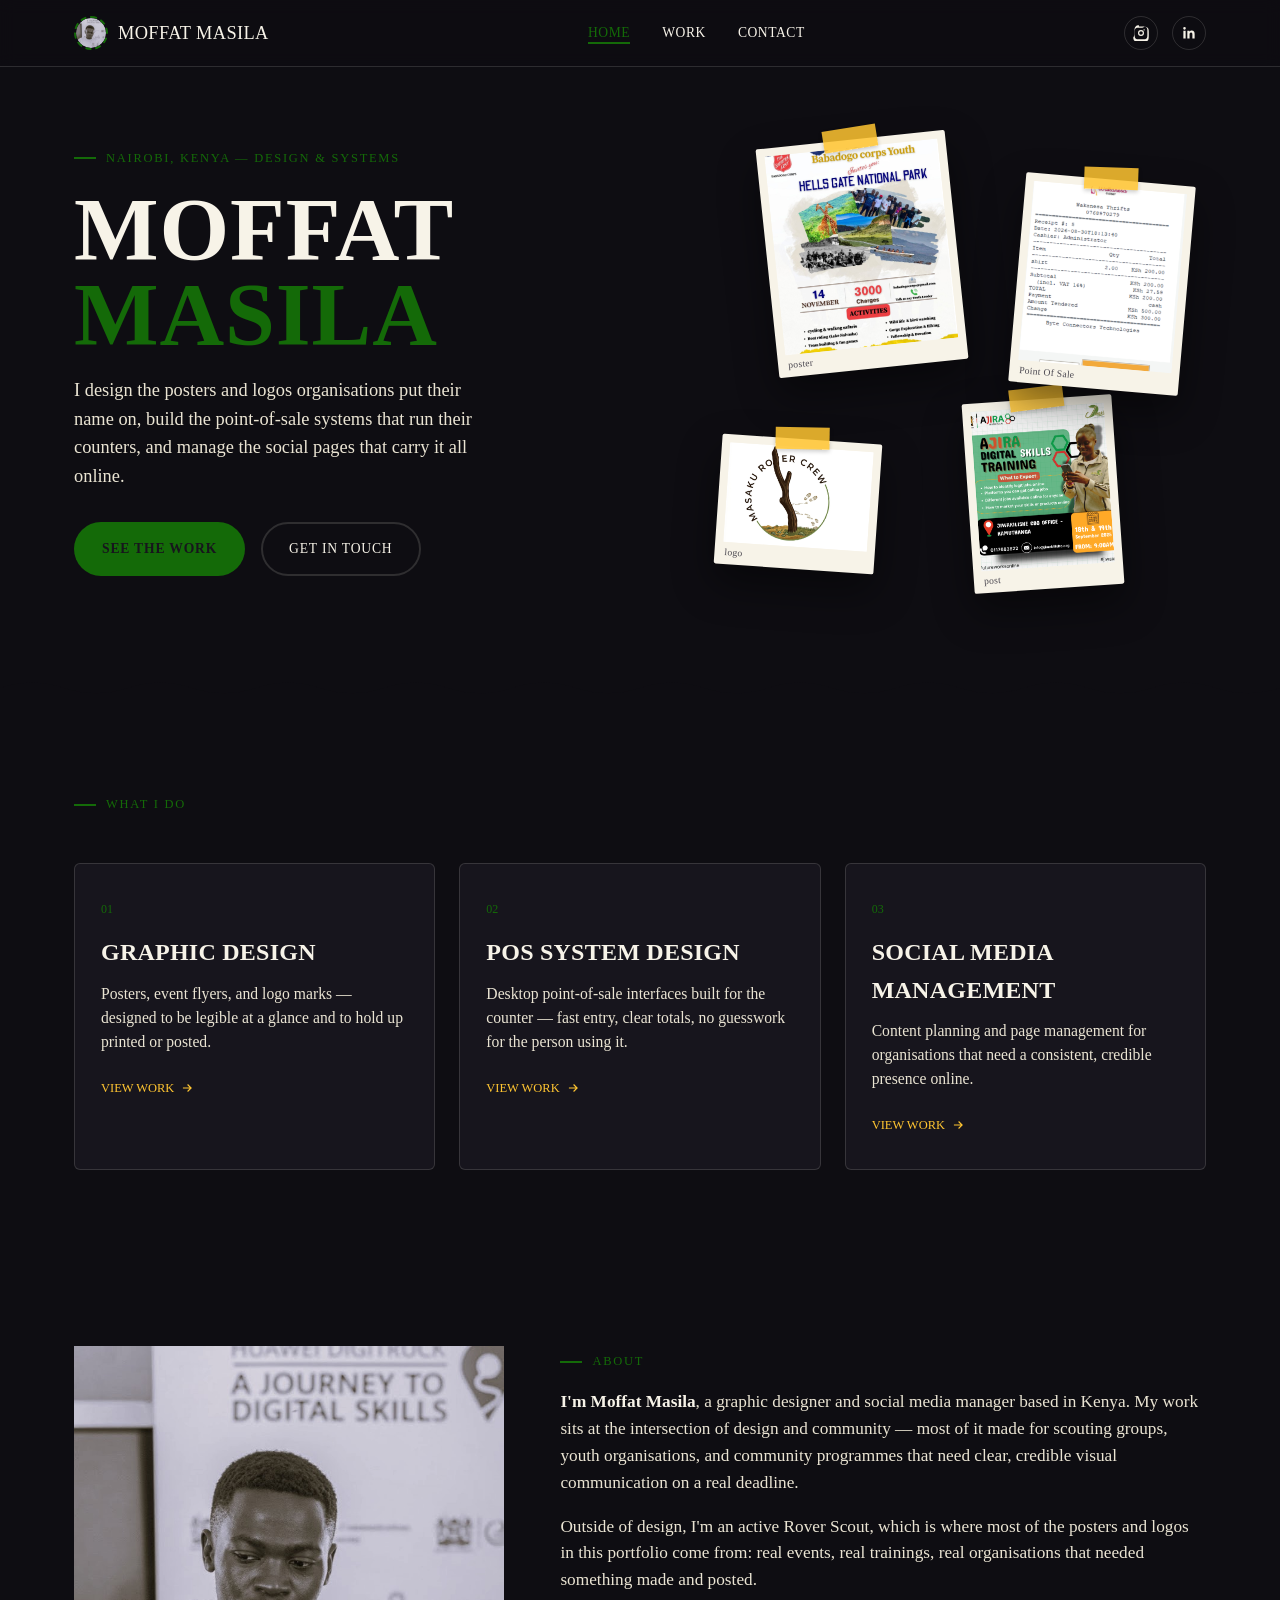
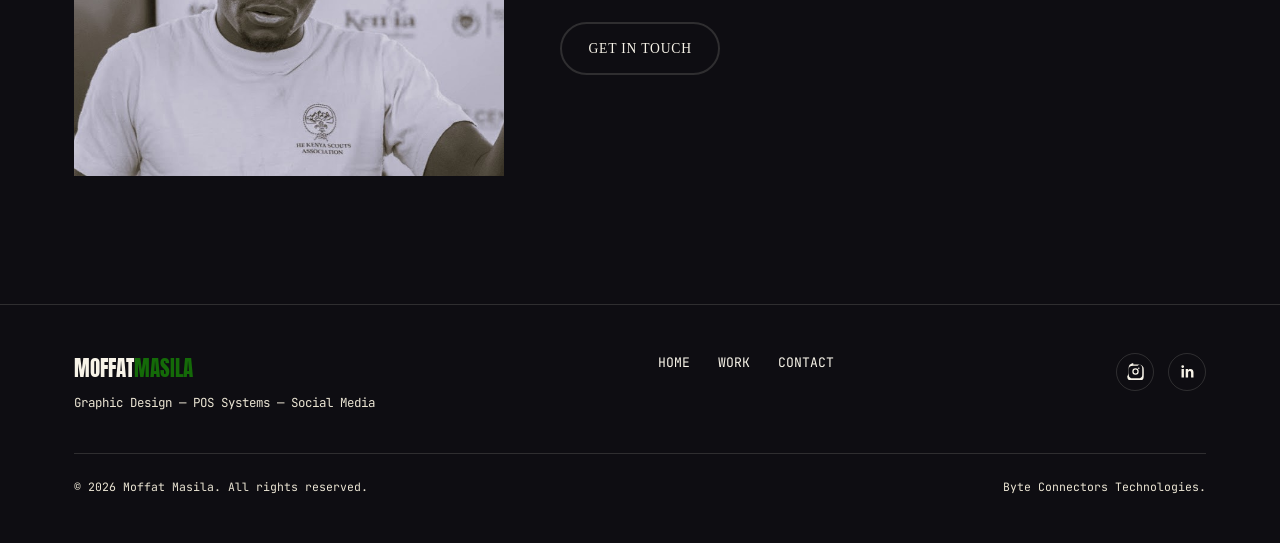
==== index.html @ 438902cf "new changes" ====
<!DOCTYPE html>
<html lang="en">
<head>
<meta charset="UTF-8">
<meta name="viewport" content="width=device-width, initial-scale=1.0">
<title>Moffat Masila — Graphic Design, POS Systems &amp; Social Media</title>
<meta name="description" content="Portfolio of Moffat Masila — graphic design (posters &amp; logos), POS system design, and social media management.">
<link rel="icon" type="image/svg+xml" href="images/favicon.svg">
<link rel="preconnect" href="https://fonts.googleapis.com">
<link rel="preconnect" href="https://fonts.gstatic.com" crossorigin>
<link href="https://fonts.googleapis.com/css2?family=Anton&family=JetBrains+Mono:wght@400;500;700&family=Work+Sans:wght@400;500;600&display=swap" rel="stylesheet">
<link rel="stylesheet" href="css/style.css">
</head>
<body>

<header class="site-header">
  <div class="container nav">
    <a href="index.html" class="nav-mark">
      <span class="badge"><img src="images/profile/moffat-masila.jpg" alt="Moffat Masila"></span> MOFFAT MASILA
    </a>
    <nav aria-label="Primary">
      <ul class="nav-links">
        <li><a href="index.html" aria-current="page">Home</a></li>
        <li><a href="work/index.html">Work</a></li>
        <li><a href="contact.html">Contact</a></li>
      </ul>
    </nav>
    <div class="nav-social" aria-label="Social links">
      <a href="https://www.instagram.com/mas_i1a?igsi=MXI4czhwNWgxZ2kyMw==" aria-label="Instagram">
        <svg viewBox="0 0 24 24"><path d="M12 2.2c3.2 0 3.6 0 4.9.07 1.3.06 2.2.27 2.9.55.8.3 1.4.7 2 1.3.6.6 1 1.2 1.3 2 .3.7.5 1.6.5 2.9.1 1.3.1 1.7.1 4.9s0 3.6-.1 4.9c-.1 1.3-.2 2.2-.5 2.9-.3.8-.7 1.4-1.3 2-.6.6-1.2 1-2 1.3-.7.3-1.6.5-2.9.5-1.3.1-1.7.1-4.9.1s-3.6 0-4.9-.1c-1.3-.1-2.2-.2-2.9-.5-.8-.3-1.4-.7-2-1.3-.6-.6-1-1.2-1.3-2-.3-.7-.5-1.6-.5-2.9C2.2 15.6 2.2 15.2 2.2 12s0-3.6.1-4.9c.1-1.3.2-2.2.5-2.9.3-.8.7-1.4 1.3-2 .6-.6 1.2-1 2-1.3.7-.3 1.6-.5 2.9-.5C8.4 2.2 8.8 2.2 12 2.2zm0 1.8c-3.1 0-3.5 0-4.8.07-1.1.05-1.7.24-2.1.4-.5.2-.9.44-1.3.85-.4.4-.65.8-.85 1.3-.16.4-.35 1-.4 2.1C2.5 8.5 2.5 8.9 2.5 12s0 3.5.07 4.8c.05 1.1.24 1.7.4 2.1.2.5.44.9.85 1.3.4.4.8.65 1.3.85.4.16 1 .35 2.1.4 1.3.07 1.7.07 4.8.07s3.5 0 4.8-.07c1.1-.05 1.7-.24 2.1-.4.5-.2.9-.44 1.3-.85.4-.4.65-.8.85-1.3.16-.4.35-1 .4-2.1.07-1.3.07-1.7.07-4.8s0-3.5-.07-4.8c-.05-1.1-.24-1.7-.4-2.1-.2-.5-.44-.9-.85-1.3-.4-.4-.8-.65-1.3-.85-.4-.16-1-.35-2.1-.4C15.5 4 15.1 4 12 4zm0 3.5a4.5 4.5 0 110 9 4.5 4.5 0 010-9zm0 1.8a2.7 2.7 0 100 5.4 2.7 2.7 0 000-5.4zm5.7-2a1.05 1.05 0 11-2.1 0 1.05 1.05 0 012.1 0z"/></svg>
      </a>
      <a href="https://www.linkedin.com/in/moffat-masila-363402240" aria-label="LinkedIn">
        <svg viewBox="0 0 24 24"><path d="M6.94 8.5H3.56V20.4h3.38V8.5zM5.25 3.1a1.96 1.96 0 100 3.92 1.96 1.96 0 000-3.92zM20.44 20.4h-3.37v-5.9c0-1.4-.02-3.2-1.95-3.2-1.96 0-2.26 1.53-2.26 3.1v6h-3.37V8.5h3.24v1.63h.05c.45-.86 1.56-1.77 3.2-1.77 3.43 0 4.46 2.26 4.46 5.2v6.84z"/></svg>
      </a>
    </div>
    <button class="nav-toggle" aria-label="Toggle menu" aria-expanded="false">Menu</button>
  </div>
</header>

<main>
  <!-- ============ HERO ============ -->
  <section class="hero">
    <div class="container hero-grid">
      <div>
        <span class="eyebrow">Nairobi, Kenya — Design &amp; Systems</span>
        <h1>Moffat<span class="line2">Masila</span></h1>
        <p class="lede">I design the posters and logos organisations put their name on, build the point-of-sale systems that run their counters, and manage the social pages that carry it all online.</p>
        <div class="hero-ctas">
          <a href="work/index.html" class="btn btn-primary">See the work</a>
          <a href="contact.html" class="btn btn-ghost">Get in touch</a>
        </div>
      </div>
      <div class="pinboard" aria-hidden="true">
        <div class="pin-item pin-1" data-tag="poster">
          <img src="images/posters/babadogo-hells-gate-poster.jpg" alt="">
        </div>
        <div class="pin-item pin-2" data-tag="Point Of Sale">
          <img src="images/pos/Receipt-screenshot.png" alt="">
        </div>
        <div class="pin-item pin-3" data-tag="logo">
          <img src="images/logos/masaku-rover-crew-logo.png" alt="">
        </div>
        <div class="pin-item pin-4" data-tag="post">
          <img src="images/posters/ajira-digital-skills-training.png" alt="">
        </div>
      </div>
    </div>
  </section>

  <div class="torn-divider"></div>

  <!-- ============ WHAT I DO ============ -->
  <section>
    <div class="container">
      <div class="section-head">
        <span class="eyebrow">What I do</span>
        <!--Three disciplines, one output: things people actually use.-->
      </div>
      <div class="discipline-grid">
        <a class="discipline-card" href="work/graphic-design.html">
          <span class="num">01</span>
          <h3>Graphic Design</h3>
          <p>Posters, event flyers, and logo marks — designed to be legible at a glance and to hold up printed or posted.</p>
          <span class="go">View work
            <svg viewBox="0 0 24 24" fill="none" stroke="currentColor" stroke-width="2"><path d="M5 12h14M13 6l6 6-6 6"/></svg>
          </span>
        </a>
        <a class="discipline-card" href="work/pos-design.html">
          <span class="num">02</span>
          <h3>POS System Design</h3>
          <p>Desktop point-of-sale interfaces built for the counter — fast entry, clear totals, no guesswork for the person using it.</p>
          <span class="go">View work
            <svg viewBox="0 0 24 24" fill="none" stroke="currentColor" stroke-width="2"><path d="M5 12h14M13 6l6 6-6 6"/></svg>
          </span>
        </a>
        <a class="discipline-card" href="work/social-media.html">
          <span class="num">03</span>
          <h3>Social Media Management</h3>
          <p>Content planning and page management for organisations that need a consistent, credible presence online.</p>
          <span class="go">View work
            <svg viewBox="0 0 24 24" fill="none" stroke="currentColor" stroke-width="2"><path d="M5 12h14M13 6l6 6-6 6"/></svg>
          </span>
        </a>
      </div>
    </div>
  </section>

  <!-- ============ ABOUT ============ -->
  <section>
    <div class="container about-strip">
      <div class="thumb"><img src="images/profile/moffat-masila.jpg" alt="Moffat Masila"></div>
      <div>
        <span class="eyebrow">About</span>
        <p style="margin-top:18px;"><strong>I'm Moffat Masila</strong>, a graphic designer and social media manager based in Kenya. My work sits at the intersection of design and community — most of it made for scouting groups, youth organisations, and community programmes that need clear, credible visual communication on a real deadline.</p>
        <p>Outside of design, I'm an active Rover Scout, which is where most of the posters and logos in this portfolio come from: real events, real trainings, real organisations that needed something made and posted.</p>
        <div style="margin-top:28px;">
          <a href="contact.html" class="btn btn-ghost">Get in touch</a>
        </div>
      </div>
    </div>
  </section>
</main>

<footer class="site-footer">
  <div class="container">
    <div class="footer-grid">
      <div>
        <div class="footer-mark">MOFFAT<span>MASILA</span></div>
        <div class="footer-tag">Graphic Design — POS Systems — Social Media</div>
      </div>
      <ul class="footer-links">
        <li><a href="index.html">Home</a></li>
        <li><a href="work/index.html">Work</a></li>
        <li><a href="contact.html">Contact</a></li>
      </ul>
      <div class="footer-social" aria-label="Social links">
        <a href="https://www.instagram.com/mas_i1a?igsi=MXI4czhwNWgxZ2kyMw==" aria-label="Instagram">
          <svg viewBox="0 0 24 24"><path d="M12 2.2c3.2 0 3.6 0 4.9.07 1.3.06 2.2.27 2.9.55.8.3 1.4.7 2 1.3.6.6 1 1.2 1.3 2 .3.7.5 1.6.5 2.9.1 1.3.1 1.7.1 4.9s0 3.6-.1 4.9c-.1 1.3-.2 2.2-.5 2.9-.3.8-.7 1.4-1.3 2-.6.6-1.2 1-2 1.3-.7.3-1.6.5-2.9.5-1.3.1-1.7.1-4.9.1s-3.6 0-4.9-.1c-1.3-.1-2.2-.2-2.9-.5-.8-.3-1.4-.7-2-1.3-.6-.6-1-1.2-1.3-2-.3-.7-.5-1.6-.5-2.9C2.2 15.6 2.2 15.2 2.2 12s0-3.6.1-4.9c.1-1.3.2-2.2.5-2.9.3-.8.7-1.4 1.3-2 .6-.6 1.2-1 2-1.3.7-.3 1.6-.5 2.9-.5C8.4 2.2 8.8 2.2 12 2.2zm0 1.8c-3.1 0-3.5 0-4.8.07-1.1.05-1.7.24-2.1.4-.5.2-.9.44-1.3.85-.4.4-.65.8-.85 1.3-.16.4-.35 1-.4 2.1C2.5 8.5 2.5 8.9 2.5 12s0 3.5.07 4.8c.05 1.1.24 1.7.4 2.1.2.5.44.9.85 1.3.4.4.8.65 1.3.85.4.16 1 .35 2.1.4 1.3.07 1.7.07 4.8.07s3.5 0 4.8-.07c1.1-.05 1.7-.24 2.1-.4.5-.2.9-.44 1.3-.85.4-.4.65-.8.85-1.3.16-.4.35-1 .4-2.1.07-1.3.07-1.7.07-4.8s0-3.5-.07-4.8c-.05-1.1-.24-1.7-.4-2.1-.2-.5-.44-.9-.85-1.3-.4-.4-.8-.65-1.3-.85-.4-.16-1-.35-2.1-.4C15.5 4 15.1 4 12 4zm0 3.5a4.5 4.5 0 110 9 4.5 4.5 0 010-9zm0 1.8a2.7 2.7 0 100 5.4 2.7 2.7 0 000-5.4zm5.7-2a1.05 1.05 0 11-2.1 0 1.05 1.05 0 012.1 0z"/></svg>
        </a>
        <a href="https://www.linkedin.com/in/moffat-masila-363402240" aria-label="LinkedIn">
          <svg viewBox="0 0 24 24"><path d="M6.94 8.5H3.56V20.4h3.38V8.5zM5.25 3.1a1.96 1.96 0 100 3.92 1.96 1.96 0 000-3.92zM20.44 20.4h-3.37v-5.9c0-1.4-.02-3.2-1.95-3.2-1.96 0-2.26 1.53-2.26 3.1v6h-3.37V8.5h3.24v1.63h.05c.45-.86 1.56-1.77 3.2-1.77 3.43 0 4.46 2.26 4.46 5.2v6.84z"/></svg>
        </a>
      </div>
    </div>
    <div class="footer-bottom">
      <span>© <span id="year"></span> Moffat Masila. All rights reserved.</span>
      <span>Byte Connectors Technologies.</span>
    </div>
  </div>
</footer>

<script>document.getElementById('year').textContent = new Date().getFullYear();</script>
<script src="js/script.js"></script>
</body>
</html>
---- css/style.css ----
/* ============================================
   MOFFAT MASILA — PORTFOLIO
   Design language: bold poster energy, borrowed
   from the pinboard / pasted-flyer world of the
   work itself. Torn edges, tilt, tape, stamps.
   ============================================ */

:root{
  /* --- Color tokens --- */
  --bg:        #0E0D12;   /* near-black charcoal canvas */
  --bg-soft:   #17151D;   /* raised surface */
  --paper:     #F7F3E8;   /* warm poster-stock off-white */
  --paper-dim: #EAE4D3;
  --ink:       #17151D;   /* near-black text on paper */
  --ink-soft:  #4A4750;

  --orange:    #146a08;   /* primary accent — CTA / stamp */
  --gold:      #FFC531;
  --teal:      #14B8A6;
  --pink:      #EC4899;
  --purple:    #8B5CF6;

  --line:      rgba(247,243,232,0.14);

  /* --- Type --- */
  --font-display: 'Anton', 'Arial Narrow', sans-serif;
  --font-body:    'Work Sans', 'Segoe UI', sans-serif;
  --font-mono:    'JetBrains Mono', 'Courier New', monospace;
  --font-georgia: Georgia, 'Times New Roman', Times, serif; /* site-wide, excludes footer */

  --radius: 6px;
}

*, *::before, *::after{ box-sizing: border-box; }

html{ scroll-behavior: smooth; }

body{
  margin: 0;
  background: var(--bg);
  color: var(--paper);
  font-family: var(--font-georgia);
  font-size: 16px;
  line-height: 1.55;
  -webkit-font-smoothing: antialiased;
}

img{ max-width: 100%; display: block; }
a{ color: inherit; text-decoration: none; }

.container{
  width: 100%;
  max-width: 1180px;
  margin-inline: auto;
  padding-inline: 24px;
}

/* Reduced motion respect */
@media (prefers-reduced-motion: reduce){
  html{ scroll-behavior: auto; }
  *, *::before, *::after{ animation-duration: 0.001ms !important; transition-duration: 0.001ms !important; }
}

/* Focus visibility */
a:focus-visible, button:focus-visible, input:focus-visible, textarea:focus-visible{
  outline: 3px solid var(--gold);
  outline-offset: 3px;
}

/* ============ EYEBROW / LABELS ============ */
.eyebrow{
  font-family: var(--font-georgia);
  font-size: 0.78rem;
  letter-spacing: 0.14em;
  text-transform: uppercase;
  color: var(--orange);
  display: inline-flex;
  align-items: center;
  gap: 10px;
}
.eyebrow::before{
  content: "";
  width: 22px;
  height: 2px;
  background: var(--orange);
  display: inline-block;
}

/* ============ NAVIGATION ============ */
.site-header{
  position: sticky;
  top: 0;
  z-index: 100;
  background: rgba(14,13,18,0.92);
  backdrop-filter: blur(8px);
  border-bottom: 1px solid var(--line);
}
.nav{
  display: flex;
  align-items: center;
  justify-content: space-between;
  padding-block: 16px;
}
.nav-mark{
  display: flex;
  align-items: center;
  gap: 10px;
  font-family: var(--font-georgia);
  font-size: 1.15rem;
  letter-spacing: 0.02em;
}
.nav-mark .badge{
  width: 34px; height: 34px;
  border-radius: 50%;
  border: 2px dashed var(--orange);
  display: flex; align-items: center; justify-content: center;
  font-family: var(--font-georgia);
  font-size: 0.65rem;
  font-weight: 700;
  overflow: hidden;
  flex-shrink: 0;
}
.nav-mark .badge img{
  width: 100%; height: 100%;
  object-fit: cover;
  border-radius: 50%;
}
.nav-links{
  display: flex;
  align-items: center;
  gap: 32px;
  list-style: none;
  margin: 0; padding: 0;
  font-family: var(--font-georgia);
  font-size: 0.85rem;
  letter-spacing: 0.04em;
  text-transform: uppercase;
}
.nav-links a{
  position: relative;
  padding-block: 4px;
}
.nav-links a::after{
  content: "";
  position: absolute;
  left: 0; bottom: 0;
  width: 0; height: 2px;
  background: var(--orange);
  transition: width 0.25s ease;
}
.nav-links a:hover::after,
.nav-links a[aria-current="page"]::after{
  width: 100%;
}
.nav-links a[aria-current="page"]{ color: var(--orange); }

.nav-social{
  display: flex; gap: 14px; align-items: center;
}
.nav-social a{
  width: 34px; height: 34px;
  border: 1px solid var(--line);
  border-radius: 50%;
  display: flex; align-items: center; justify-content: center;
  transition: border-color 0.2s ease, transform 0.2s ease, background 0.2s ease;
}
.nav-social a:hover{
  border-color: var(--orange);
  transform: translateY(-2px);
  background: rgba(255,90,41,0.1);
}
.nav-social svg{ width: 16px; height: 16px; fill: var(--paper); }

.nav-toggle{
  display: none;
  background: none; border: none; color: var(--paper);
  font-family: var(--font-georgia);
  font-size: 0.8rem;
  letter-spacing: 0.08em;
  cursor: pointer;
  padding: 8px 4px;
}

/* ============ HERO ============ */
.hero{
  position: relative;
  padding-block: 72px 96px;
  overflow: hidden;
}
.hero-grid{
  display: grid;
  grid-template-columns: 1.1fr 0.9fr;
  gap: 48px;
  align-items: center;
}
.hero h1{
  font-family: var(--font-georgia);
  font-size: clamp(3rem, 7vw, 5.6rem);
  line-height: 0.95;
  letter-spacing: 0.01em;
  margin: 18px 0 20px;
  text-transform: uppercase;
}
.hero h1 .line2{ color: var(--orange); display: block; }
.hero p.lede{
  font-size: 1.15rem;
  color: var(--paper-dim);
  max-width: 46ch;
  margin: 0 0 32px;
}
.hero-ctas{ display: flex; gap: 16px; flex-wrap: wrap; }

.btn{
  display: inline-flex;
  align-items: center;
  gap: 8px;
  padding: 14px 26px;
  border-radius: 999px;
  font-family: var(--font-georgia);
  font-size: 0.85rem;
  letter-spacing: 0.06em;
  text-transform: uppercase;
  border: 2px solid transparent;
  cursor: pointer;
  transition: transform 0.2s ease, background 0.2s ease, border-color 0.2s ease, color 0.2s ease;
}
.btn-primary{
  background: var(--orange);
  color: var(--ink);
  font-weight: 700;
}
.btn-primary:hover{ transform: translate(-2px,-2px); background: var(--gold); }
.btn-ghost{
  border-color: var(--line);
  color: var(--paper);
}
.btn-ghost:hover{ border-color: var(--paper); transform: translate(-2px,-2px); }

/* Pinboard collage */
.pinboard{
  position: relative;
  height: 440px;
}
.pin-item{
  position: absolute;
  background: var(--paper);
  padding: 8px 8px 22px;
  box-shadow: 0 18px 40px rgba(0,0,0,0.45);
  border-radius: 2px;
}
.pin-item img{ width: 100%; height: 100%; object-fit: cover; border-radius: 1px; }
.pin-item::after{
  content: attr(data-tag);
  position: absolute;
  left: 10px; bottom: 4px;
  font-family: var(--font-georgia);
  font-size: 0.6rem;
  color: var(--ink-soft);
  letter-spacing: 0.03em;
}
.pin-item::before{
  /* washi tape */
  content: "";
  position: absolute;
  top: -12px; left: 50%;
  transform: translateX(-50%) rotate(-3deg);
  width: 54px; height: 22px;
  background: rgba(255,197,49,0.85);
  box-shadow: 0 2px 4px rgba(0,0,0,0.2);
}
.pin-1{ width: 190px; height: 230px; top: 0; left: 10%; transform: rotate(-6deg); z-index: 2; }
.pin-2{ width: 170px; height: 210px; top: 40px; right: 4%; transform: rotate(5deg); z-index: 3; }
.pin-3{ width: 160px; height: 130px; bottom: 10px; left: 0; transform: rotate(4deg); z-index: 4; }
.pin-4{ width: 150px; height: 190px; bottom: -10px; right: 18%; transform: rotate(-4deg); z-index: 1; }

/* ============ SECTIONS ============ */
section{ padding-block: 88px; }
.section-head{ margin-bottom: 48px; max-width: 60ch; }
.section-head h2{
  font-family: var(--font-georgia);
  font-size: clamp(2rem, 4vw, 3rem);
  text-transform: uppercase;
  margin: 14px 0 0;
  line-height: 1.02;
}
.section-head p{ color: var(--paper-dim); margin-top: 14px; font-size: 1.05rem; }

.torn-divider{
  height: 26px;
  width: 100%;
  background: var(--bg);
  -webkit-mask-image: url("data:image/svg+xml,%3Csvg xmlns='http://www.w3.org/2000/svg' viewBox='0 0 200 20' preserveAspectRatio='none'%3E%3Cpath d='M0 10 Q5 2 10 10 T20 10 T30 10 T40 10 T50 10 T60 10 T70 10 T80 10 T90 10 T100 10 T110 10 T120 10 T130 10 T140 10 T150 10 T160 10 T170 10 T180 10 T190 10 T200 10 V20 H0 Z' fill='black'/%3E%3C/svg%3E");
  mask-image: url("data:image/svg+xml,%3Csvg xmlns='http://www.w3.org/2000/svg' viewBox='0 0 200 20' preserveAspectRatio='none'%3E%3Cpath d='M0 10 Q5 2 10 10 T20 10 T30 10 T40 10 T50 10 T60 10 T70 10 T80 10 T90 10 T100 10 T110 10 T120 10 T130 10 T140 10 T150 10 T160 10 T170 10 T180 10 T190 10 T200 10 V20 H0 Z' fill='black'/%3E%3C/svg%3E");
  -webkit-mask-size: 100% 100%;
  mask-size: 100% 100%;
}

/* ============ DISCIPLINE / WHAT-I-DO CARDS ============ */
.discipline-grid{
  display: grid;
  grid-template-columns: repeat(3, 1fr);
  gap: 24px;
}
.discipline-card{
  background: var(--bg-soft);
  border: 1px solid var(--line);
  border-radius: var(--radius);
  padding: 32px 26px;
  position: relative;
  transition: transform 0.25s ease, border-color 0.25s ease;
}
.discipline-card:hover{ transform: translateY(-6px) rotate(-0.6deg); border-color: var(--orange); }
.discipline-card .num{
  font-family: var(--font-georgia);
  font-size: 0.75rem;
  color: var(--orange);
}
.discipline-card h3{
  font-family: var(--font-georgia);
  text-transform: uppercase;
  font-size: 1.5rem;
  margin: 14px 0 10px;
  letter-spacing: 0.01em;
}
.discipline-card p{ color: var(--paper-dim); font-size: 0.98rem; margin: 0 0 20px; }
.discipline-card .go{
  font-family: var(--font-georgia);
  font-size: 0.78rem;
  text-transform: uppercase;
  color: var(--gold);
  display: inline-flex; align-items: center; gap: 6px;
}
.discipline-card .go svg{ width: 14px; height: 14px; transition: transform 0.2s ease; }
.discipline-card:hover .go svg{ transform: translateX(4px); }

/* ============ WORK GALLERY ============ */
.gallery{
  display: grid;
  grid-template-columns: repeat(3, 1fr);
  gap: 28px;
}
.gallery.gallery-logos{ grid-template-columns: repeat(3, 1fr); }
.gallery-item{
  background: var(--paper);
  border-radius: 3px;
  overflow: hidden;
  box-shadow: 0 14px 30px rgba(0,0,0,0.35);
  cursor: pointer;
  transition: transform 0.25s ease;
}
.gallery-item:hover{ transform: translateY(-6px); }
.gallery-item .thumb{
  aspect-ratio: 4 / 5;
  overflow: hidden;
  background: var(--paper-dim);
  display: flex; align-items: center; justify-content: center;
}
.gallery-item .thumb.square{ aspect-ratio: 1 / 1; }
.gallery-item .thumb.wide{ aspect-ratio: 16 / 8; }
.gallery-item .thumb img{ width: 100%; height: 100%; object-fit: cover; }
.gallery-item .thumb img.contain{ object-fit: contain; padding: 18px; }
.gallery-item .cap{
  padding: 16px 18px 20px;
  color: var(--ink);
}
.gallery-item .cap .tag{
  font-family: var(--font-georgia);
  font-size: 0.68rem;
  text-transform: uppercase;
  letter-spacing: 0.06em;
  color: var(--pink);
}
.gallery-item .cap h4{
  font-family: var(--font-georgia);
  font-size: 1.05rem;
  text-transform: uppercase;
  margin: 6px 0 4px;
  letter-spacing: 0.01em;
}
.gallery-item .cap p{ font-size: 0.88rem; color: var(--ink-soft); margin: 0; }

/* Placeholder card (no image yet) */
.gallery-item.placeholder{
  background: var(--bg-soft);
  border: 1.5px dashed var(--line);
  box-shadow: none;
  cursor: default;
}
.gallery-item.placeholder:hover{ transform: none; }
.gallery-item.placeholder .thumb{
  background: transparent;
  border-bottom: 1.5px dashed var(--line);
}
.gallery-item.placeholder .thumb span{
  font-family: var(--font-georgia);
  font-size: 0.75rem;
  color: var(--ink-soft);
  color: var(--paper-dim);
  text-align: center;
  padding: 0 20px;
}
.gallery-item.placeholder .cap h4,
.gallery-item.placeholder .cap p{ color: var(--paper-dim); }
.gallery-item.placeholder .cap .tag{ color: var(--teal); }

/* ============ WORK HUB TILES ============ */
.hub-tiles{
  display: grid;
  grid-template-columns: repeat(3, 1fr);
  gap: 24px;
}
.hub-tile{
  position: relative;
  border-radius: var(--radius);
  padding: 40px 28px;
  min-height: 280px;
  display: flex; flex-direction: column; justify-content: flex-end;
  overflow: hidden;
  border: 1px solid var(--line);
  transition: transform 0.25s ease;
}
.hub-tile:hover{ transform: translateY(-6px); }
.hub-tile .tile-tag{
  font-family: var(--font-georgia);
  font-size: 0.72rem;
  text-transform: uppercase;
  letter-spacing: 0.06em;
  margin-bottom: 12px;
}
.hub-tile h3{
  font-family: var(--font-georgia);
  text-transform: uppercase;
  font-size: 1.9rem;
  margin: 0 0 10px;
  line-height: 1.05;
}
.hub-tile p{ color: var(--paper-dim); margin: 0 0 6px; font-size: 0.95rem; }
.hub-tile.t-graphic{ background: linear-gradient(155deg, rgba(255,90,41,0.16), var(--bg-soft) 60%); }
.hub-tile.t-graphic .tile-tag{ color: var(--orange); }
.hub-tile.t-pos{ background: linear-gradient(155deg, rgba(20,184,166,0.16), var(--bg-soft) 60%); }
.hub-tile.t-pos .tile-tag{ color: var(--teal); }
.hub-tile.t-social{ background: linear-gradient(155deg, rgba(236,72,153,0.16), var(--bg-soft) 60%); }
.hub-tile.t-social .tile-tag{ color: var(--pink); }

/* ============ ABOUT STRIP ============ */
.about-strip{
  display: grid;
  grid-template-columns: 0.8fr 1.2fr;
  gap: 56px;
  align-items: start;
}
.about-strip .stamp{
  width: 150px; height: 150px;
  border-radius: 50%;
  border: 2px dashed var(--orange);
  display: flex; align-items: center; justify-content: center;
  text-align: center;
  font-family: var(--font-georgia);
  font-size: 0.72rem;
  letter-spacing: 0.04em;
  color: var(--orange);
  padding: 6px;
  overflow: hidden;
}
.about-strip .stamp img{
  width: 100%; height: 100%;
  object-fit: cover;
  border-radius: 50%;
}
.about-strip p{ font-size: 1.08rem; color: var(--paper-dim); }
.about-strip p strong{ color: var(--paper); }

/* ============ CONTACT ============ */
.contact-grid{
  display: grid;
  grid-template-columns: 1fr 1fr;
  gap: 56px;
}
.contact-card{
  background: var(--paper);
  color: var(--ink);
  border-radius: var(--radius);
  padding: 36px;
}
.contact-card h3{
  font-family: var(--font-georgia);
  text-transform: uppercase;
  font-size: 1.3rem;
  margin: 0 0 20px;
}
.contact-row{
  display: flex;
  align-items: center;
  gap: 14px;
  padding-block: 14px;
  border-bottom: 1px solid rgba(23,21,29,0.12);
}
.contact-row:last-child{ border-bottom: none; }
.contact-row .icon{
  width: 36px; height: 36px;
  border-radius: 50%;
  background: var(--ink);
  color: var(--paper);
  display: flex; align-items: center; justify-content: center;
  flex-shrink: 0;
}
.contact-row .icon svg{ width: 16px; height: 16px; fill: currentColor; }
.contact-row .label{ font-family: var(--font-georgia); font-size: 0.7rem; text-transform: uppercase; color: var(--ink-soft); letter-spacing: 0.05em; }
.contact-row .value{ font-size: 1rem; font-weight: 600; }
.placeholder-note{
  font-family: var(--font-georgia);
  font-size: 0.68rem;
  color: var(--pink);
  background: rgba(236,72,153,0.08);
  border: 1px dashed rgba(236,72,153,0.5);
  padding: 3px 8px;
  border-radius: 4px;
  margin-left: 8px;
}

.form-field{ margin-bottom: 20px; }
.form-field label{
  display: block;
  font-family: var(--font-georgia);
  font-size: 0.75rem;
  text-transform: uppercase;
  letter-spacing: 0.05em;
  color: var(--paper-dim);
  margin-bottom: 8px;
}
.form-field input,
.form-field textarea{
  width: 100%;
  background: var(--bg-soft);
  border: 1px solid var(--line);
  border-radius: 4px;
  padding: 13px 14px;
  color: var(--paper);
  font-family: var(--font-georgia);
  font-size: 0.98rem;
}
.form-field input:focus,
.form-field textarea:focus{ border-color: var(--orange); outline: none; }
.form-field textarea{ resize: vertical; min-height: 120px; }
.form-note{
  font-family: var(--font-georgia);
  font-size: 0.72rem;
  color: var(--paper-dim);
  margin-top: -6px;
  margin-bottom: 24px;
}

/* ============ FOOTER ============ */
.site-footer{
  border-top: 1px solid var(--line);
  padding-block: 48px;
  margin-top: 40px;
}
.footer-grid{
  display: flex;
  justify-content: space-between;
  align-items: flex-start;
  flex-wrap: wrap;
  gap: 32px;
}
.footer-mark{
  font-family: var(--font-display);
  font-size: 1.3rem;
  text-transform: uppercase;
}
.footer-mark span{ color: var(--orange); }
.footer-tag{
  font-family: var(--font-mono);
  font-size: 0.78rem;
  color: var(--paper-dim);
  margin-top: 8px;
}
.footer-links{
  display: flex; gap: 28px;
  list-style: none; margin: 0; padding: 0;
  font-family: var(--font-mono);
  font-size: 0.82rem;
  text-transform: uppercase;
}
.footer-social{ display: flex; gap: 14px; }
.footer-social a{
  width: 38px; height: 38px;
  border: 1px solid var(--line);
  border-radius: 50%;
  display: flex; align-items: center; justify-content: center;
  transition: border-color 0.2s ease, transform 0.2s ease;
}
.footer-social a:hover{ border-color: var(--orange); transform: translateY(-2px); }
.footer-social svg{ width: 17px; height: 17px; fill: var(--paper); }
.footer-bottom{
  margin-top: 40px;
  padding-top: 24px;
  border-top: 1px solid var(--line);
  display: flex; justify-content: space-between; flex-wrap: wrap; gap: 12px;
  font-family: var(--font-mono);
  font-size: 0.72rem;
  color: var(--ink-soft);
  color: var(--paper-dim);
}

/* ============ LIGHTBOX ============ */
.lightbox{
  position: fixed; inset: 0;
  background: rgba(14,13,18,0.94);
  display: none;
  align-items: center; justify-content: center;
  z-index: 1000;
  padding: 40px;
}
.lightbox.open{ display: flex; }
.lightbox img{ max-width: min(90vw, 900px); max-height: 82vh; object-fit: contain; border-radius: 4px; }
.lightbox-cap{
  position: absolute;
  bottom: 36px; left: 0; right: 0;
  text-align: center;
  font-family: var(--font-georgia);
  font-size: 0.8rem;
  color: var(--paper-dim);
}
.lightbox-close{
  position: absolute; top: 24px; right: 28px;
  background: none; border: 1px solid var(--line);
  color: var(--paper);
  width: 42px; height: 42px; border-radius: 50%;
  font-size: 1.1rem;
  cursor: pointer;
}
.lightbox-close:hover{ border-color: var(--orange); }

/* ============ PAGE HERO (sub pages) ============ */
.page-hero{
  padding-block: 56px 40px;
  border-bottom: 1px solid var(--line);
}
.page-hero h1{
  font-family: var(--font-georgia);
  text-transform: uppercase;
  font-size: clamp(2.2rem, 5vw, 3.6rem);
  margin: 16px 0 14px;
  line-height: 1;
}
.page-hero p{ color: var(--paper-dim); max-width: 60ch; font-size: 1.05rem; }
.breadcrumb{
  font-family: var(--font-georgia);
  font-size: 0.75rem;
  text-transform: uppercase;
  color: var(--paper-dim);
  letter-spacing: 0.04em;
}
.breadcrumb a{ color: var(--orange); }
.breadcrumb a:hover{ text-decoration: underline; }

/* ============ RESPONSIVE ============ */
@media (max-width: 900px){
  .hero-grid{ grid-template-columns: 1fr; }
  .pinboard{ height: 340px; margin-top: 20px; }
  .discipline-grid{ grid-template-columns: 1fr; }
  .gallery{ grid-template-columns: repeat(2, 1fr); }
  .hub-tiles{ grid-template-columns: 1fr; }
  .about-strip{ grid-template-columns: 1fr; }
  .contact-grid{ grid-template-columns: 1fr; }
}

@media (max-width: 720px){
  .nav-links, .nav-social{ display: none; }
  .nav-links.open{
    display: flex;
    flex-direction: column;
    position: absolute;
    top: 100%; left: 0; right: 0;
    background: var(--bg-soft);
    padding: 20px 24px;
    gap: 18px;
    border-bottom: 1px solid var(--line);
  }
  .nav-social.open{
    display: flex;
    position: absolute;
    top: calc(100% + 168px);
    left: 24px;
  }
  .nav-toggle{ display: block; }
  .gallery{ grid-template-columns: 1fr; }
  section{ padding-block: 56px; }
  .footer-grid{ flex-direction: column; }
}
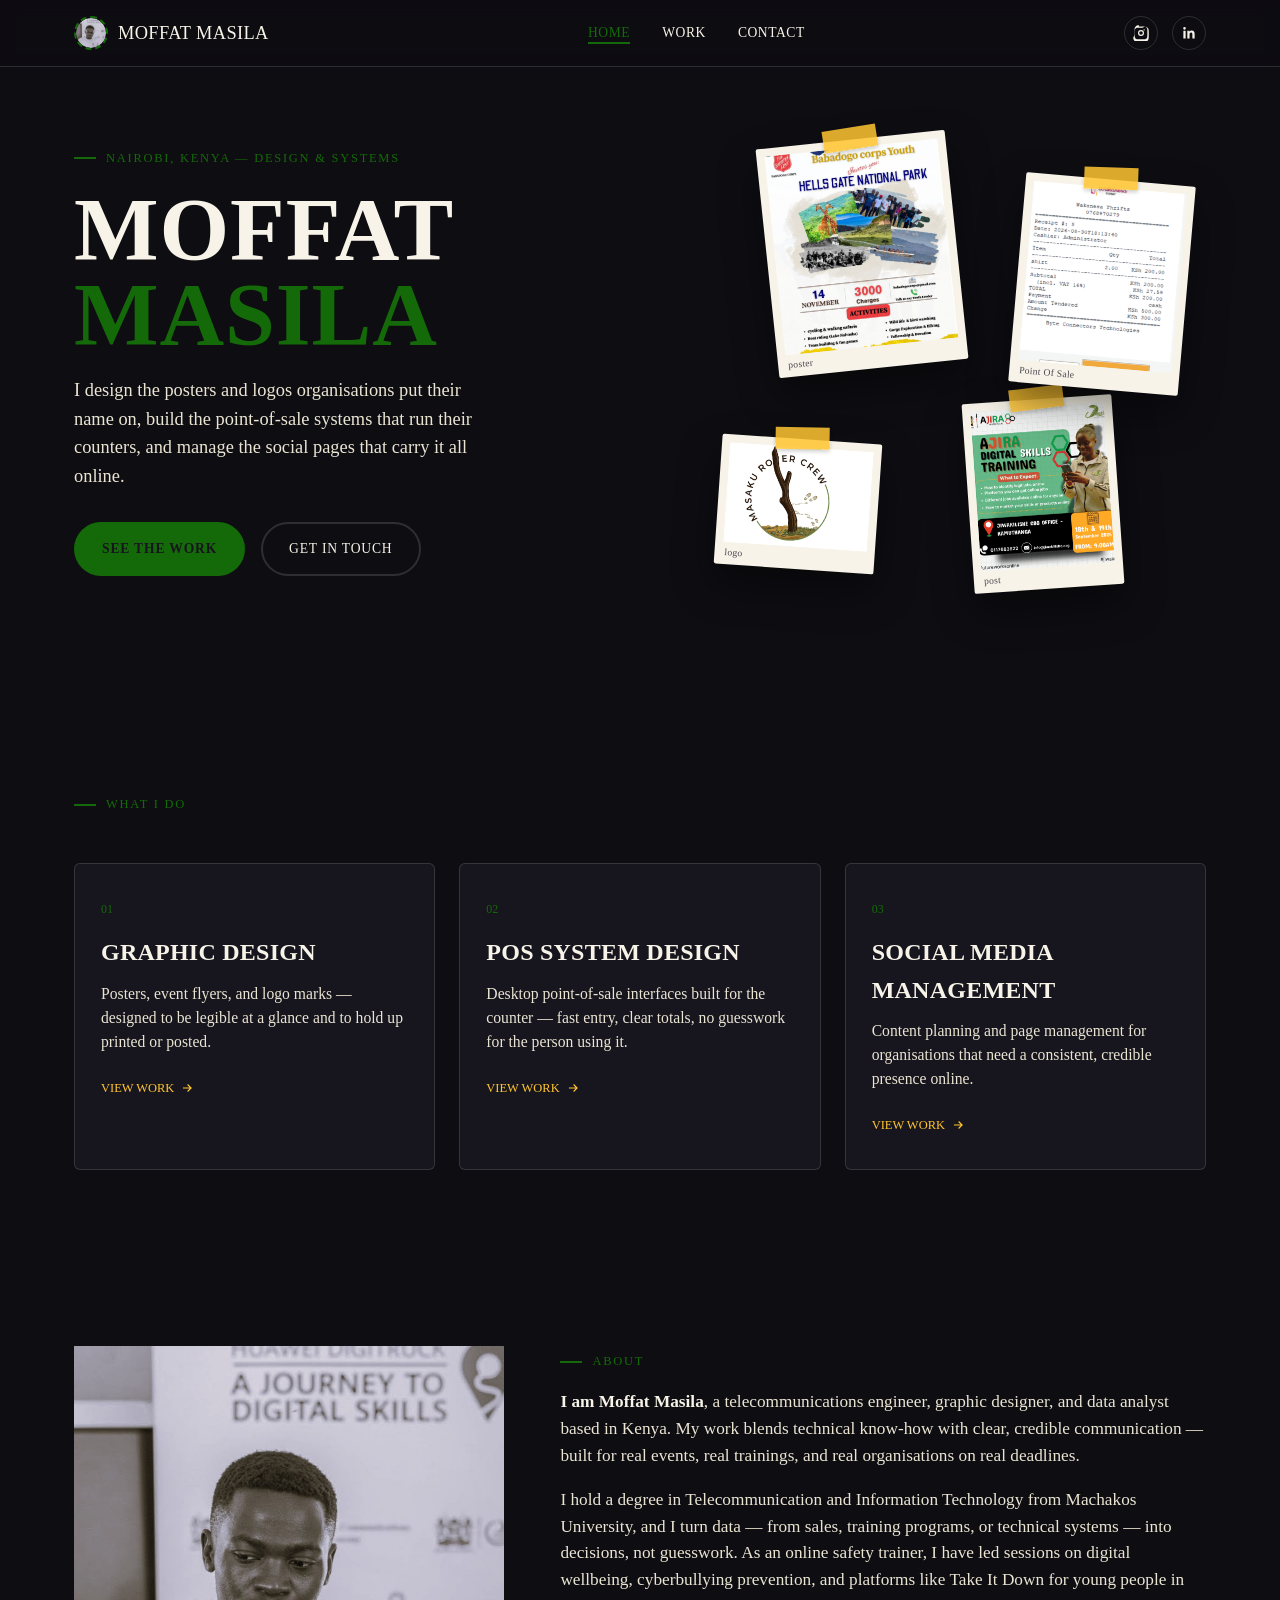
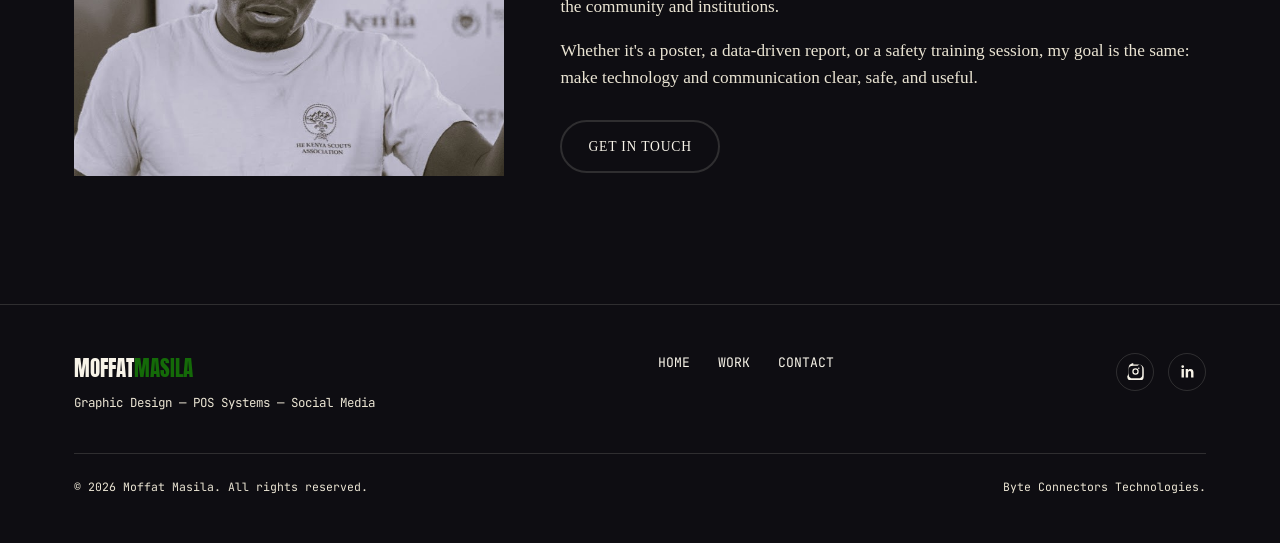
==== commit c609a148: "Text update" ====
--- a/index.html
+++ b/index.html
@@ -5,7 +5,7 @@
 <meta name="viewport" content="width=device-width, initial-scale=1.0">
 <title>Moffat Masila — Graphic Design, POS Systems &amp; Social Media</title>
 <meta name="description" content="Portfolio of Moffat Masila — graphic design (posters &amp; logos), POS system design, and social media management.">
-<link rel="icon" type="image/svg+xml" href="images/favicon.svg">
+<link rel="icon" type="image/svg+xml" href="C:\Users\User\Downloads\moffat-masila-portfolio\images\profile\moffat-masila.jpg">
 <link rel="preconnect" href="https://fonts.googleapis.com">
 <link rel="preconnect" href="https://fonts.gstatic.com" crossorigin>
 <link href="https://fonts.googleapis.com/css2?family=Anton&family=JetBrains+Mono:wght@400;500;700&family=Work+Sans:wght@400;500;600&display=swap" rel="stylesheet">
@@ -111,8 +111,9 @@
       <div class="thumb"><img src="images/profile/moffat-masila.jpg" alt="Moffat Masila"></div>
       <div>
         <span class="eyebrow">About</span>
-        <p style="margin-top:18px;"><strong>I'm Moffat Masila</strong>, a graphic designer and social media manager based in Kenya. My work sits at the intersection of design and community — most of it made for scouting groups, youth organisations, and community programmes that need clear, credible visual communication on a real deadline.</p>
-        <p>Outside of design, I'm an active Rover Scout, which is where most of the posters and logos in this portfolio come from: real events, real trainings, real organisations that needed something made and posted.</p>
+        <p style="margin-top:18px;"><strong>I am Moffat Masila</strong>, a telecommunications engineer, graphic designer, and data analyst based in Kenya. My work blends technical know-how with clear, credible communication — built for real events, real trainings, and real organisations on real deadlines.</p>
+        <p>I hold a degree in Telecommunication and Information Technology from Machakos University, and I turn data — from sales, training programs, or technical systems — into decisions, not guesswork. As an online safety trainer, I have led sessions on digital wellbeing, cyberbullying prevention, and platforms like Take It Down for young people in the community and institutions.</p>
+        <p>Whether it's a poster, a data-driven report, or a safety training session, my goal is the same: make technology and communication clear, safe, and useful.</p>
         <div style="margin-top:28px;">
           <a href="contact.html" class="btn btn-ghost">Get in touch</a>
         </div>
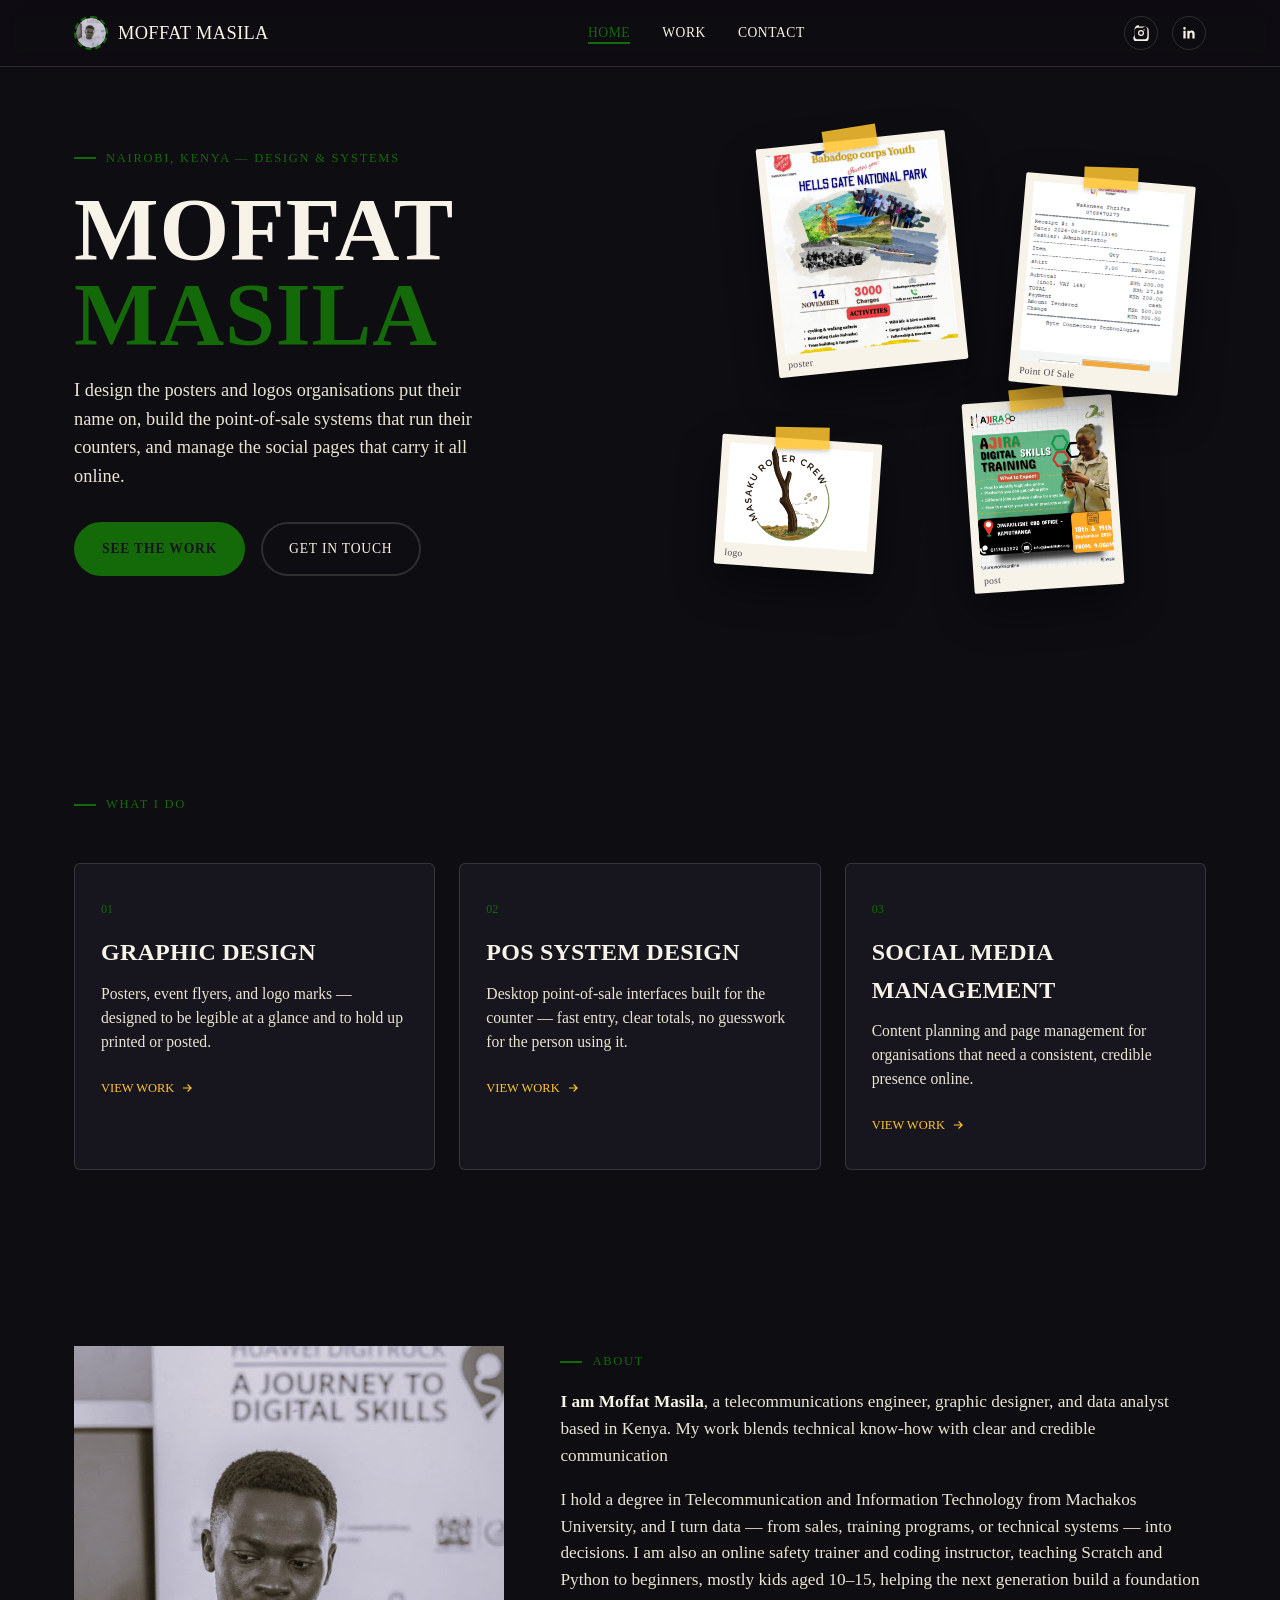
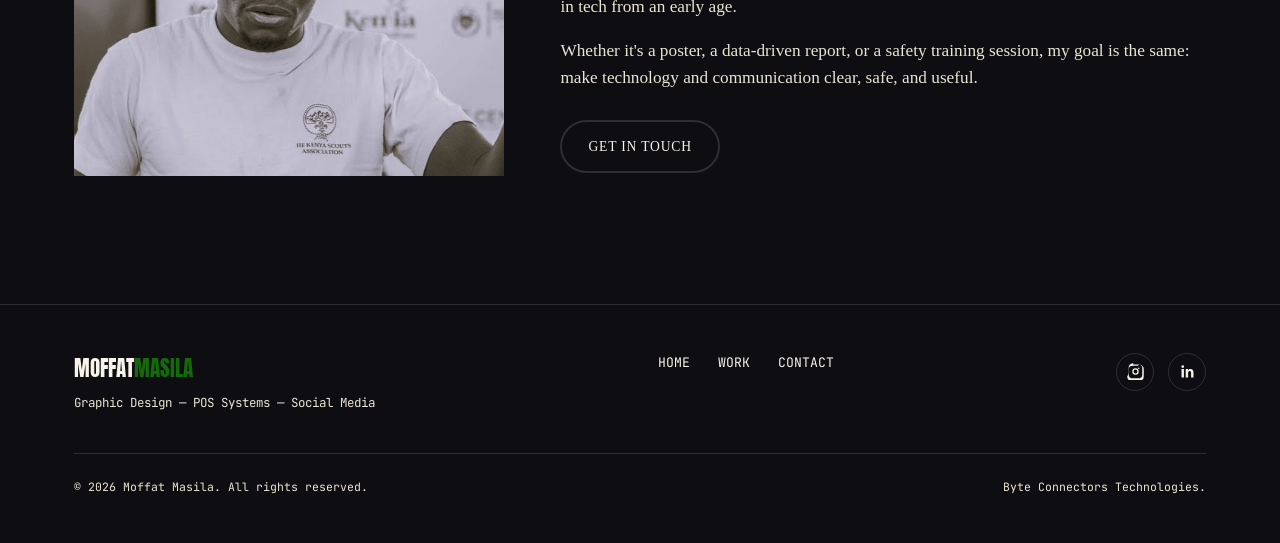
==== commit 1a0f3a73: "change in the about section" ====
--- a/index.html
+++ b/index.html
@@ -111,8 +111,8 @@
       <div class="thumb"><img src="images/profile/moffat-masila.jpg" alt="Moffat Masila"></div>
       <div>
         <span class="eyebrow">About</span>
-        <p style="margin-top:18px;"><strong>I am Moffat Masila</strong>, a telecommunications engineer, graphic designer, and data analyst based in Kenya. My work blends technical know-how with clear, credible communication — built for real events, real trainings, and real organisations on real deadlines.</p>
-        <p>I hold a degree in Telecommunication and Information Technology from Machakos University, and I turn data — from sales, training programs, or technical systems — into decisions, not guesswork. As an online safety trainer, I have led sessions on digital wellbeing, cyberbullying prevention, and platforms like Take It Down for young people in the community and institutions.</p>
+        <p style="margin-top:18px;"><strong>I am Moffat Masila</strong>, a telecommunications engineer, graphic designer, and data analyst based in Kenya. My work blends technical know-how with clear and credible communication</p>
+        <p>I hold a degree in Telecommunication and Information Technology from Machakos University, and I turn data — from sales, training programs, or technical systems — into decisions. I am also an online safety trainer and coding instructor, teaching Scratch and Python to beginners, mostly kids aged 10–15, helping the next generation build a foundation in tech from an early age. </p>
         <p>Whether it's a poster, a data-driven report, or a safety training session, my goal is the same: make technology and communication clear, safe, and useful.</p>
         <div style="margin-top:28px;">
           <a href="contact.html" class="btn btn-ghost">Get in touch</a>
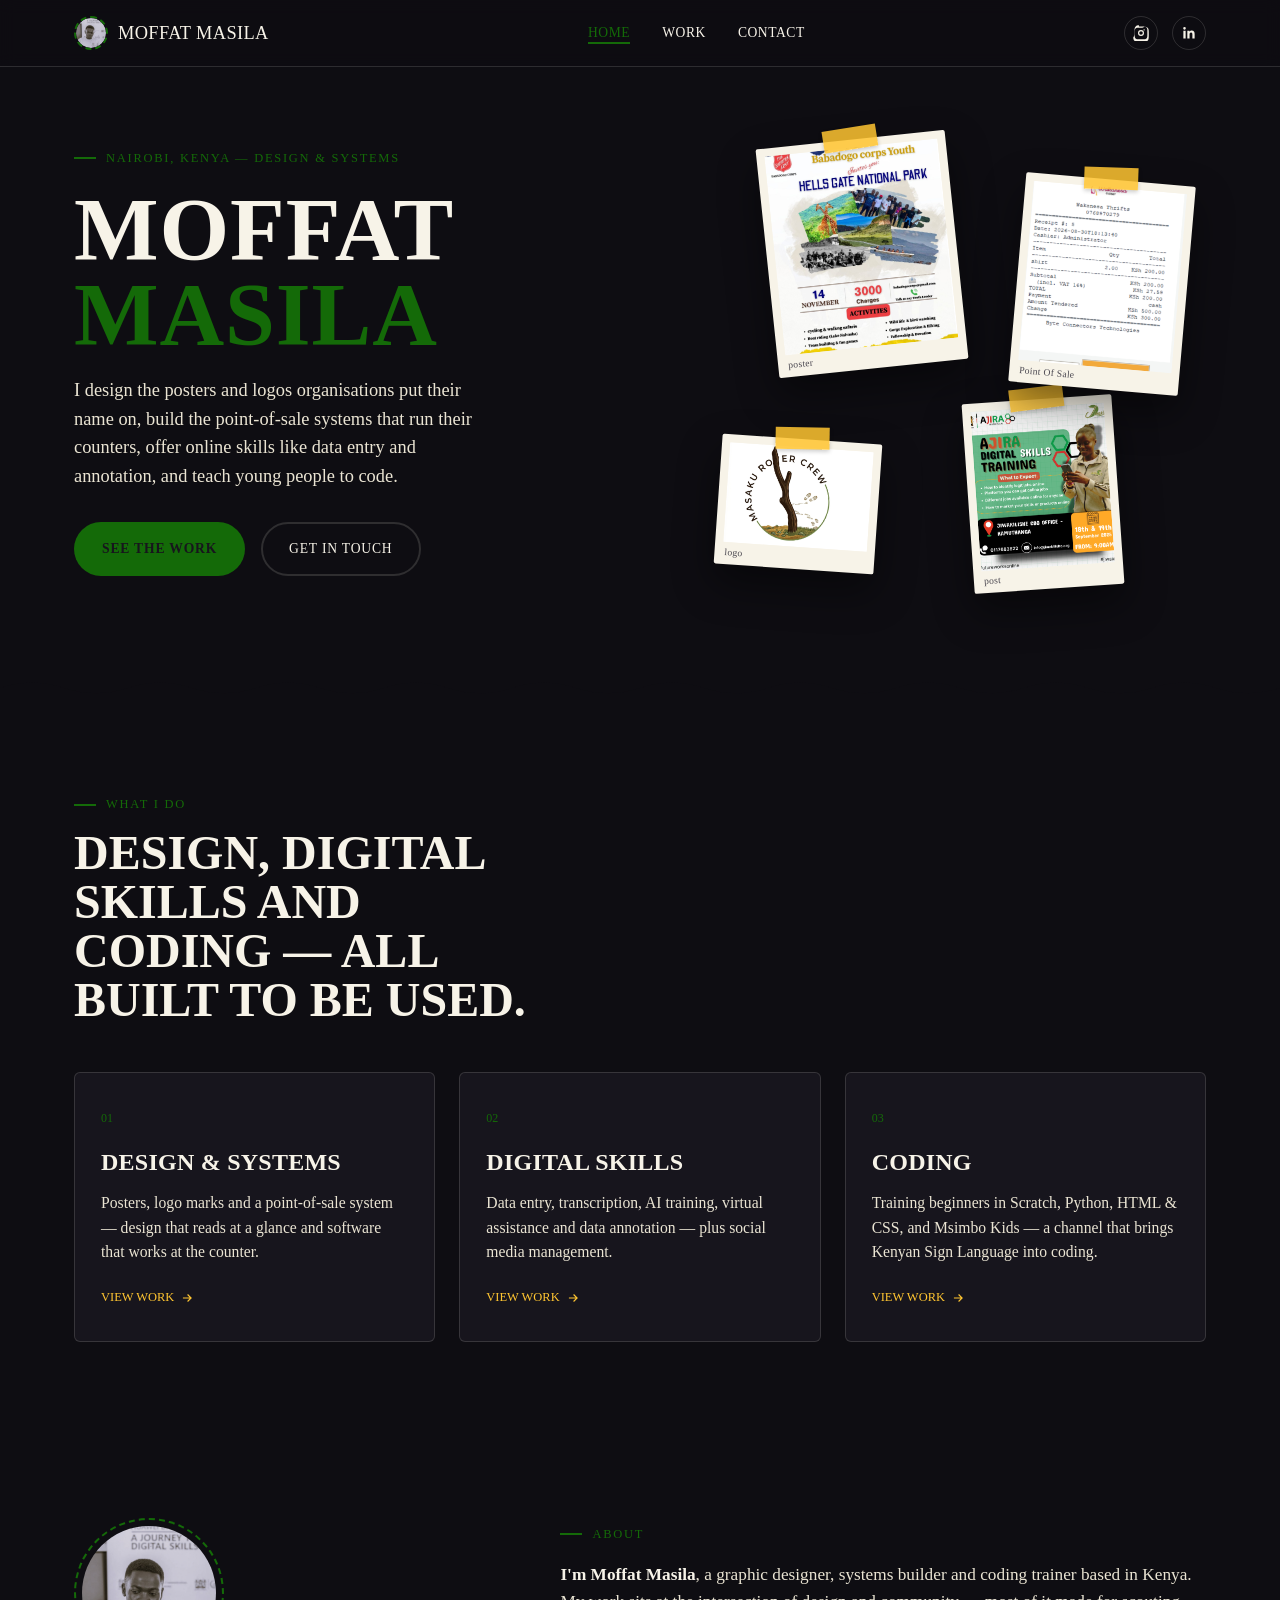
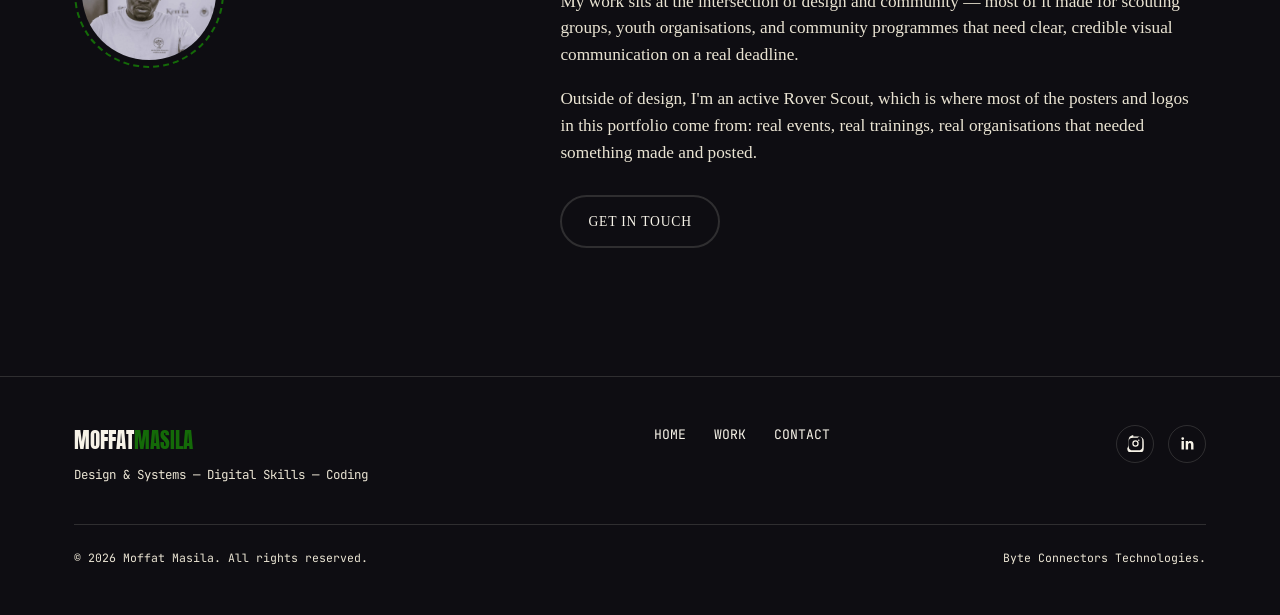
==== commit cb6e84a2: "portfolio update" ====
--- a/index.html
+++ b/index.html
@@ -3,9 +3,9 @@
 <head>
 <meta charset="UTF-8">
 <meta name="viewport" content="width=device-width, initial-scale=1.0">
-<title>Moffat Masila — Graphic Design, POS Systems &amp; Social Media</title>
-<meta name="description" content="Portfolio of Moffat Masila — graphic design (posters &amp; logos), POS system design, and social media management.">
-<link rel="icon" type="image/svg+xml" href="C:\Users\User\Downloads\moffat-masila-portfolio\images\profile\moffat-masila.jpg">
+<title>Moffat Masila — Design, Digital Skills &amp; Coding</title>
+<meta name="description" content="Portfolio of Moffat Masila — design and systems, digital skills, and coding training.">
+<link rel="icon" type="image/svg+xml" href="images/favicon.svg">
 <link rel="preconnect" href="https://fonts.googleapis.com">
 <link rel="preconnect" href="https://fonts.gstatic.com" crossorigin>
 <link href="https://fonts.googleapis.com/css2?family=Anton&family=JetBrains+Mono:wght@400;500;700&family=Work+Sans:wght@400;500;600&display=swap" rel="stylesheet">
@@ -26,10 +26,12 @@
       </ul>
     </nav>
     <div class="nav-social" aria-label="Social links">
+      <!-- PLACEHOLDER: replace href with your real Instagram URL -->
       <a href="https://www.instagram.com/mas_i1a?igsi=MXI4czhwNWgxZ2kyMw==" aria-label="Instagram">
         <svg viewBox="0 0 24 24"><path d="M12 2.2c3.2 0 3.6 0 4.9.07 1.3.06 2.2.27 2.9.55.8.3 1.4.7 2 1.3.6.6 1 1.2 1.3 2 .3.7.5 1.6.5 2.9.1 1.3.1 1.7.1 4.9s0 3.6-.1 4.9c-.1 1.3-.2 2.2-.5 2.9-.3.8-.7 1.4-1.3 2-.6.6-1.2 1-2 1.3-.7.3-1.6.5-2.9.5-1.3.1-1.7.1-4.9.1s-3.6 0-4.9-.1c-1.3-.1-2.2-.2-2.9-.5-.8-.3-1.4-.7-2-1.3-.6-.6-1-1.2-1.3-2-.3-.7-.5-1.6-.5-2.9C2.2 15.6 2.2 15.2 2.2 12s0-3.6.1-4.9c.1-1.3.2-2.2.5-2.9.3-.8.7-1.4 1.3-2 .6-.6 1.2-1 2-1.3.7-.3 1.6-.5 2.9-.5C8.4 2.2 8.8 2.2 12 2.2zm0 1.8c-3.1 0-3.5 0-4.8.07-1.1.05-1.7.24-2.1.4-.5.2-.9.44-1.3.85-.4.4-.65.8-.85 1.3-.16.4-.35 1-.4 2.1C2.5 8.5 2.5 8.9 2.5 12s0 3.5.07 4.8c.05 1.1.24 1.7.4 2.1.2.5.44.9.85 1.3.4.4.8.65 1.3.85.4.16 1 .35 2.1.4 1.3.07 1.7.07 4.8.07s3.5 0 4.8-.07c1.1-.05 1.7-.24 2.1-.4.5-.2.9-.44 1.3-.85.4-.4.65-.8.85-1.3.16-.4.35-1 .4-2.1.07-1.3.07-1.7.07-4.8s0-3.5-.07-4.8c-.05-1.1-.24-1.7-.4-2.1-.2-.5-.44-.9-.85-1.3-.4-.4-.8-.65-1.3-.85-.4-.16-1-.35-2.1-.4C15.5 4 15.1 4 12 4zm0 3.5a4.5 4.5 0 110 9 4.5 4.5 0 010-9zm0 1.8a2.7 2.7 0 100 5.4 2.7 2.7 0 000-5.4zm5.7-2a1.05 1.05 0 11-2.1 0 1.05 1.05 0 012.1 0z"/></svg>
       </a>
-      <a href="https://www.linkedin.com/in/moffat-masila-363402240" aria-label="LinkedIn">
+      <!-- PLACEHOLDER: replace href with your real LinkedIn URL -->
+      <a href="#" aria-label="LinkedIn">
         <svg viewBox="0 0 24 24"><path d="M6.94 8.5H3.56V20.4h3.38V8.5zM5.25 3.1a1.96 1.96 0 100 3.92 1.96 1.96 0 000-3.92zM20.44 20.4h-3.37v-5.9c0-1.4-.02-3.2-1.95-3.2-1.96 0-2.26 1.53-2.26 3.1v6h-3.37V8.5h3.24v1.63h.05c.45-.86 1.56-1.77 3.2-1.77 3.43 0 4.46 2.26 4.46 5.2v6.84z"/></svg>
       </a>
     </div>
@@ -44,7 +46,7 @@
       <div>
         <span class="eyebrow">Nairobi, Kenya — Design &amp; Systems</span>
         <h1>Moffat<span class="line2">Masila</span></h1>
-        <p class="lede">I design the posters and logos organisations put their name on, build the point-of-sale systems that run their counters, and manage the social pages that carry it all online.</p>
+        <p class="lede">I design the posters and logos organisations put their name on, build the point-of-sale systems that run their counters, offer online skills like data entry and annotation, and teach young people to code.</p>
         <div class="hero-ctas">
           <a href="work/index.html" class="btn btn-primary">See the work</a>
           <a href="contact.html" class="btn btn-ghost">Get in touch</a>
@@ -74,29 +76,29 @@
     <div class="container">
       <div class="section-head">
         <span class="eyebrow">What I do</span>
-        <!--Three disciplines, one output: things people actually use.-->
+        <h2>Design, digital skills and coding — all built to be used.</h2>
       </div>
       <div class="discipline-grid">
-        <a class="discipline-card" href="work/graphic-design.html">
+        <a class="discipline-card" href="work/design-systems.html">
           <span class="num">01</span>
-          <h3>Graphic Design</h3>
-          <p>Posters, event flyers, and logo marks — designed to be legible at a glance and to hold up printed or posted.</p>
+          <h3>Design &amp; Systems</h3>
+          <p>Posters, logo marks and a point-of-sale system — design that reads at a glance and software that works at the counter.</p>
           <span class="go">View work
             <svg viewBox="0 0 24 24" fill="none" stroke="currentColor" stroke-width="2"><path d="M5 12h14M13 6l6 6-6 6"/></svg>
           </span>
         </a>
-        <a class="discipline-card" href="work/pos-design.html">
+        <a class="discipline-card" href="work/digital-skills.html">
           <span class="num">02</span>
-          <h3>POS System Design</h3>
-          <p>Desktop point-of-sale interfaces built for the counter — fast entry, clear totals, no guesswork for the person using it.</p>
+          <h3>Digital Skills</h3>
+          <p>Data entry, transcription, AI training, virtual assistance and data annotation — plus social media management.</p>
           <span class="go">View work
             <svg viewBox="0 0 24 24" fill="none" stroke="currentColor" stroke-width="2"><path d="M5 12h14M13 6l6 6-6 6"/></svg>
           </span>
         </a>
-        <a class="discipline-card" href="work/social-media.html">
+        <a class="discipline-card" href="work/coding.html">
           <span class="num">03</span>
-          <h3>Social Media Management</h3>
-          <p>Content planning and page management for organisations that need a consistent, credible presence online.</p>
+          <h3>Coding</h3>
+          <p>Training beginners in Scratch, Python, HTML &amp; CSS, and Msimbo Kids — a channel that brings Kenyan Sign Language into coding.</p>
           <span class="go">View work
             <svg viewBox="0 0 24 24" fill="none" stroke="currentColor" stroke-width="2"><path d="M5 12h14M13 6l6 6-6 6"/></svg>
           </span>
@@ -108,12 +110,11 @@
   <!-- ============ ABOUT ============ -->
   <section>
     <div class="container about-strip">
-      <div class="thumb"><img src="images/profile/moffat-masila.jpg" alt="Moffat Masila"></div>
+      <div class="stamp"><img src="images/profile/moffat-masila.jpg" alt="Moffat Masila"></div>
       <div>
         <span class="eyebrow">About</span>
-        <p style="margin-top:18px;"><strong>I am Moffat Masila</strong>, a telecommunications engineer, graphic designer, and data analyst based in Kenya. My work blends technical know-how with clear and credible communication</p>
-        <p>I hold a degree in Telecommunication and Information Technology from Machakos University, and I turn data — from sales, training programs, or technical systems — into decisions. I am also an online safety trainer and coding instructor, teaching Scratch and Python to beginners, mostly kids aged 10–15, helping the next generation build a foundation in tech from an early age. </p>
-        <p>Whether it's a poster, a data-driven report, or a safety training session, my goal is the same: make technology and communication clear, safe, and useful.</p>
+        <p style="margin-top:18px;"><strong>I'm Moffat Masila</strong>, a graphic designer, systems builder and coding trainer based in Kenya. My work sits at the intersection of design and community — most of it made for scouting groups, youth organisations, and community programmes that need clear, credible visual communication on a real deadline.</p>
+        <p>Outside of design, I'm an active Rover Scout, which is where most of the posters and logos in this portfolio come from: real events, real trainings, real organisations that needed something made and posted.</p>
         <div style="margin-top:28px;">
           <a href="contact.html" class="btn btn-ghost">Get in touch</a>
         </div>
@@ -127,7 +128,7 @@
     <div class="footer-grid">
       <div>
         <div class="footer-mark">MOFFAT<span>MASILA</span></div>
-        <div class="footer-tag">Graphic Design — POS Systems — Social Media</div>
+        <div class="footer-tag">Design &amp; Systems — Digital Skills — Coding</div>
       </div>
       <ul class="footer-links">
         <li><a href="index.html">Home</a></li>
@@ -135,10 +136,12 @@
         <li><a href="contact.html">Contact</a></li>
       </ul>
       <div class="footer-social" aria-label="Social links">
+        <!-- PLACEHOLDER: replace href with your real Instagram URL -->
         <a href="https://www.instagram.com/mas_i1a?igsi=MXI4czhwNWgxZ2kyMw==" aria-label="Instagram">
           <svg viewBox="0 0 24 24"><path d="M12 2.2c3.2 0 3.6 0 4.9.07 1.3.06 2.2.27 2.9.55.8.3 1.4.7 2 1.3.6.6 1 1.2 1.3 2 .3.7.5 1.6.5 2.9.1 1.3.1 1.7.1 4.9s0 3.6-.1 4.9c-.1 1.3-.2 2.2-.5 2.9-.3.8-.7 1.4-1.3 2-.6.6-1.2 1-2 1.3-.7.3-1.6.5-2.9.5-1.3.1-1.7.1-4.9.1s-3.6 0-4.9-.1c-1.3-.1-2.2-.2-2.9-.5-.8-.3-1.4-.7-2-1.3-.6-.6-1-1.2-1.3-2-.3-.7-.5-1.6-.5-2.9C2.2 15.6 2.2 15.2 2.2 12s0-3.6.1-4.9c.1-1.3.2-2.2.5-2.9.3-.8.7-1.4 1.3-2 .6-.6 1.2-1 2-1.3.7-.3 1.6-.5 2.9-.5C8.4 2.2 8.8 2.2 12 2.2zm0 1.8c-3.1 0-3.5 0-4.8.07-1.1.05-1.7.24-2.1.4-.5.2-.9.44-1.3.85-.4.4-.65.8-.85 1.3-.16.4-.35 1-.4 2.1C2.5 8.5 2.5 8.9 2.5 12s0 3.5.07 4.8c.05 1.1.24 1.7.4 2.1.2.5.44.9.85 1.3.4.4.8.65 1.3.85.4.16 1 .35 2.1.4 1.3.07 1.7.07 4.8.07s3.5 0 4.8-.07c1.1-.05 1.7-.24 2.1-.4.5-.2.9-.44 1.3-.85.4-.4.65-.8.85-1.3.16-.4.35-1 .4-2.1.07-1.3.07-1.7.07-4.8s0-3.5-.07-4.8c-.05-1.1-.24-1.7-.4-2.1-.2-.5-.44-.9-.85-1.3-.4-.4-.8-.65-1.3-.85-.4-.16-1-.35-2.1-.4C15.5 4 15.1 4 12 4zm0 3.5a4.5 4.5 0 110 9 4.5 4.5 0 010-9zm0 1.8a2.7 2.7 0 100 5.4 2.7 2.7 0 000-5.4zm5.7-2a1.05 1.05 0 11-2.1 0 1.05 1.05 0 012.1 0z"/></svg>
         </a>
-        <a href="https://www.linkedin.com/in/moffat-masila-363402240" aria-label="LinkedIn">
+        <!-- PLACEHOLDER: replace href with your real LinkedIn URL -->
+        <a href="#" aria-label="LinkedIn">
           <svg viewBox="0 0 24 24"><path d="M6.94 8.5H3.56V20.4h3.38V8.5zM5.25 3.1a1.96 1.96 0 100 3.92 1.96 1.96 0 000-3.92zM20.44 20.4h-3.37v-5.9c0-1.4-.02-3.2-1.95-3.2-1.96 0-2.26 1.53-2.26 3.1v6h-3.37V8.5h3.24v1.63h.05c.45-.86 1.56-1.77 3.2-1.77 3.43 0 4.46 2.26 4.46 5.2v6.84z"/></svg>
         </a>
       </div>
--- a/css/style.css
+++ b/css/style.css
@@ -689,3 +689,166 @@
   section{ padding-block: 56px; }
   .footer-grid{ flex-direction: column; }
 }
+
+/* ============================================================
+   ADDITIONS — merged Work pages (Design & Systems, Digital
+   Skills, Coding)
+   ============================================================ */
+
+html{ scroll-padding-top: 90px; }
+
+/* In-page jump links */
+.jump-nav{
+  display: flex; flex-wrap: wrap; gap: 12px;
+  margin-top: 26px;
+}
+.jump-nav a{
+  font-size: 0.8rem;
+  text-transform: uppercase;
+  letter-spacing: 0.06em;
+  border: 1px solid var(--line);
+  border-radius: 999px;
+  padding: 8px 18px;
+  transition: border-color 0.2s ease, color 0.2s ease, transform 0.2s ease;
+}
+.jump-nav a:hover{ border-color: var(--orange); color: var(--gold); transform: translateY(-2px); }
+
+/* Hub tile colours for the new three areas */
+.hub-tile.t-skills{ background: linear-gradient(155deg, rgba(20,184,166,0.16), var(--bg-soft) 60%); }
+.hub-tile.t-skills .tile-tag{ color: var(--teal); }
+.hub-tile.t-code{ background: linear-gradient(155deg, rgba(139,92,246,0.18), var(--bg-soft) 60%); }
+.hub-tile.t-code .tile-tag{ color: var(--purple); }
+
+/* ============ SKILL CARDS (Digital Skills page) ============ */
+.skills-grid{
+  display: grid;
+  grid-template-columns: repeat(3, 1fr);
+  gap: 24px;
+}
+.skill-card{
+  background: var(--bg-soft);
+  border: 1px solid var(--line);
+  border-top: 3px solid var(--teal);
+  border-radius: var(--radius);
+  padding: 28px 26px 30px;
+  transition: transform 0.25s ease, border-color 0.25s ease;
+}
+.skill-card:hover{ transform: translateY(-5px); border-color: var(--teal); }
+.skill-card .num{ font-size: 0.75rem; color: var(--teal); }
+.skill-card h3{
+  font-size: 1.35rem;
+  text-transform: uppercase;
+  margin: 12px 0 10px;
+  letter-spacing: 0.01em;
+}
+.skill-card p{ color: var(--paper-dim); font-size: 0.97rem; margin: 0; }
+.skill-card.programme{
+  border: 1.5px dashed var(--line);
+  border-top: 1.5px dashed var(--line);
+  background: transparent;
+  display: flex; flex-direction: column; justify-content: center;
+}
+.skill-card.programme:hover{ transform: none; border-color: var(--line); }
+.skill-card.programme h3{ color: var(--gold); }
+
+.cta-row{ margin-top: 48px; display: flex; gap: 16px; flex-wrap: wrap; }
+
+/* ============ LANGUAGE CARDS (Coding page) ============ */
+.lang-grid{
+  display: grid;
+  grid-template-columns: repeat(3, 1fr);
+  gap: 24px;
+}
+.lang-card{
+  background: var(--bg-soft);
+  border: 1px solid var(--line);
+  border-radius: var(--radius);
+  overflow: hidden;
+  transition: transform 0.25s ease, border-color 0.25s ease;
+}
+.lang-card:hover{ transform: translateY(-5px); border-color: var(--purple); }
+.lang-card .demo{
+  padding: 22px;
+  background: #09080c;
+  border-bottom: 1px solid var(--line);
+  min-height: 168px;
+  font-family: 'Courier New', Courier, monospace;
+  font-size: 0.85rem;
+  line-height: 1.7;
+  overflow-x: auto;
+  white-space: pre;
+}
+.lang-card .demo .k{ color: #c4a8ff; }
+.lang-card .demo .s{ color: var(--gold); }
+.lang-card .demo .t{ color: #5ee0d0; }
+.lang-card .demo .c{ color: #7d7a86; }
+.lang-card .body{ padding: 24px 26px 28px; }
+.lang-card .tag{ font-size: 0.72rem; text-transform: uppercase; letter-spacing: 0.06em; color: var(--purple); }
+.lang-card h3{ font-size: 1.4rem; text-transform: uppercase; margin: 8px 0 8px; }
+.lang-card p{ color: var(--paper-dim); font-size: 0.96rem; margin: 0; }
+
+/* Scratch-style blocks (CSS-only illustration) */
+.scratch{ white-space: normal; }
+.sb{
+  display: block; width: max-content;
+  padding: 7px 14px;
+  border-radius: 6px;
+  color: #fff;
+  font-family: system-ui, -apple-system, 'Segoe UI', sans-serif;
+  font-size: 0.82rem; font-weight: 600;
+  margin-bottom: 3px;
+}
+.sb.hat{ background: #ffab19; color: #3b2a00; border-radius: 18px 18px 6px 6px; padding-top: 10px; }
+.sb.looks{ background: #9966ff; }
+.sb.motion{ background: #4c97ff; }
+
+/* ============ MSIMBO KIDS FEATURE ============ */
+.channel{
+  display: grid;
+  grid-template-columns: 1.1fr 0.9fr;
+  gap: 56px;
+  align-items: center;
+}
+.channel h2{
+  font-size: clamp(2rem, 4vw, 3rem);
+  text-transform: uppercase;
+  margin: 14px 0 16px;
+  line-height: 1.02;
+}
+.channel p{ color: var(--paper-dim); font-size: 1.05rem; }
+.channel .points{ list-style: none; padding: 0; margin: 22px 0 30px; }
+.channel .points li{
+  padding: 10px 0 10px 28px;
+  position: relative;
+  border-bottom: 1px solid var(--line);
+  color: var(--paper-dim);
+}
+.channel .points li::before{
+  content: ""; position: absolute; left: 4px; top: 19px;
+  width: 10px; height: 10px; border-radius: 50%;
+  background: var(--purple);
+}
+.video-card{
+  aspect-ratio: 16 / 10;
+  border-radius: var(--radius);
+  background: linear-gradient(140deg, #3b1d8f, #8b5cf6 55%, #ec4899);
+  box-shadow: 0 18px 40px rgba(0,0,0,0.45);
+  display: flex; flex-direction: column; align-items: center; justify-content: center;
+  gap: 16px;
+  transform: rotate(2deg);
+}
+.video-card .play{
+  width: 72px; height: 72px; border-radius: 50%;
+  background: rgba(255,255,255,0.95);
+  display: flex; align-items: center; justify-content: center;
+}
+.video-card .play svg{ width: 28px; height: 28px; fill: #3b1d8f; margin-left: 4px; }
+.video-card .name{
+  font-size: 1.6rem; text-transform: uppercase; letter-spacing: 0.04em; color: #fff;
+}
+
+/* ============ RESPONSIVE (additions) ============ */
+@media (max-width: 900px){
+  .skills-grid, .lang-grid{ grid-template-columns: 1fr; }
+  .channel{ grid-template-columns: 1fr; }
+}
